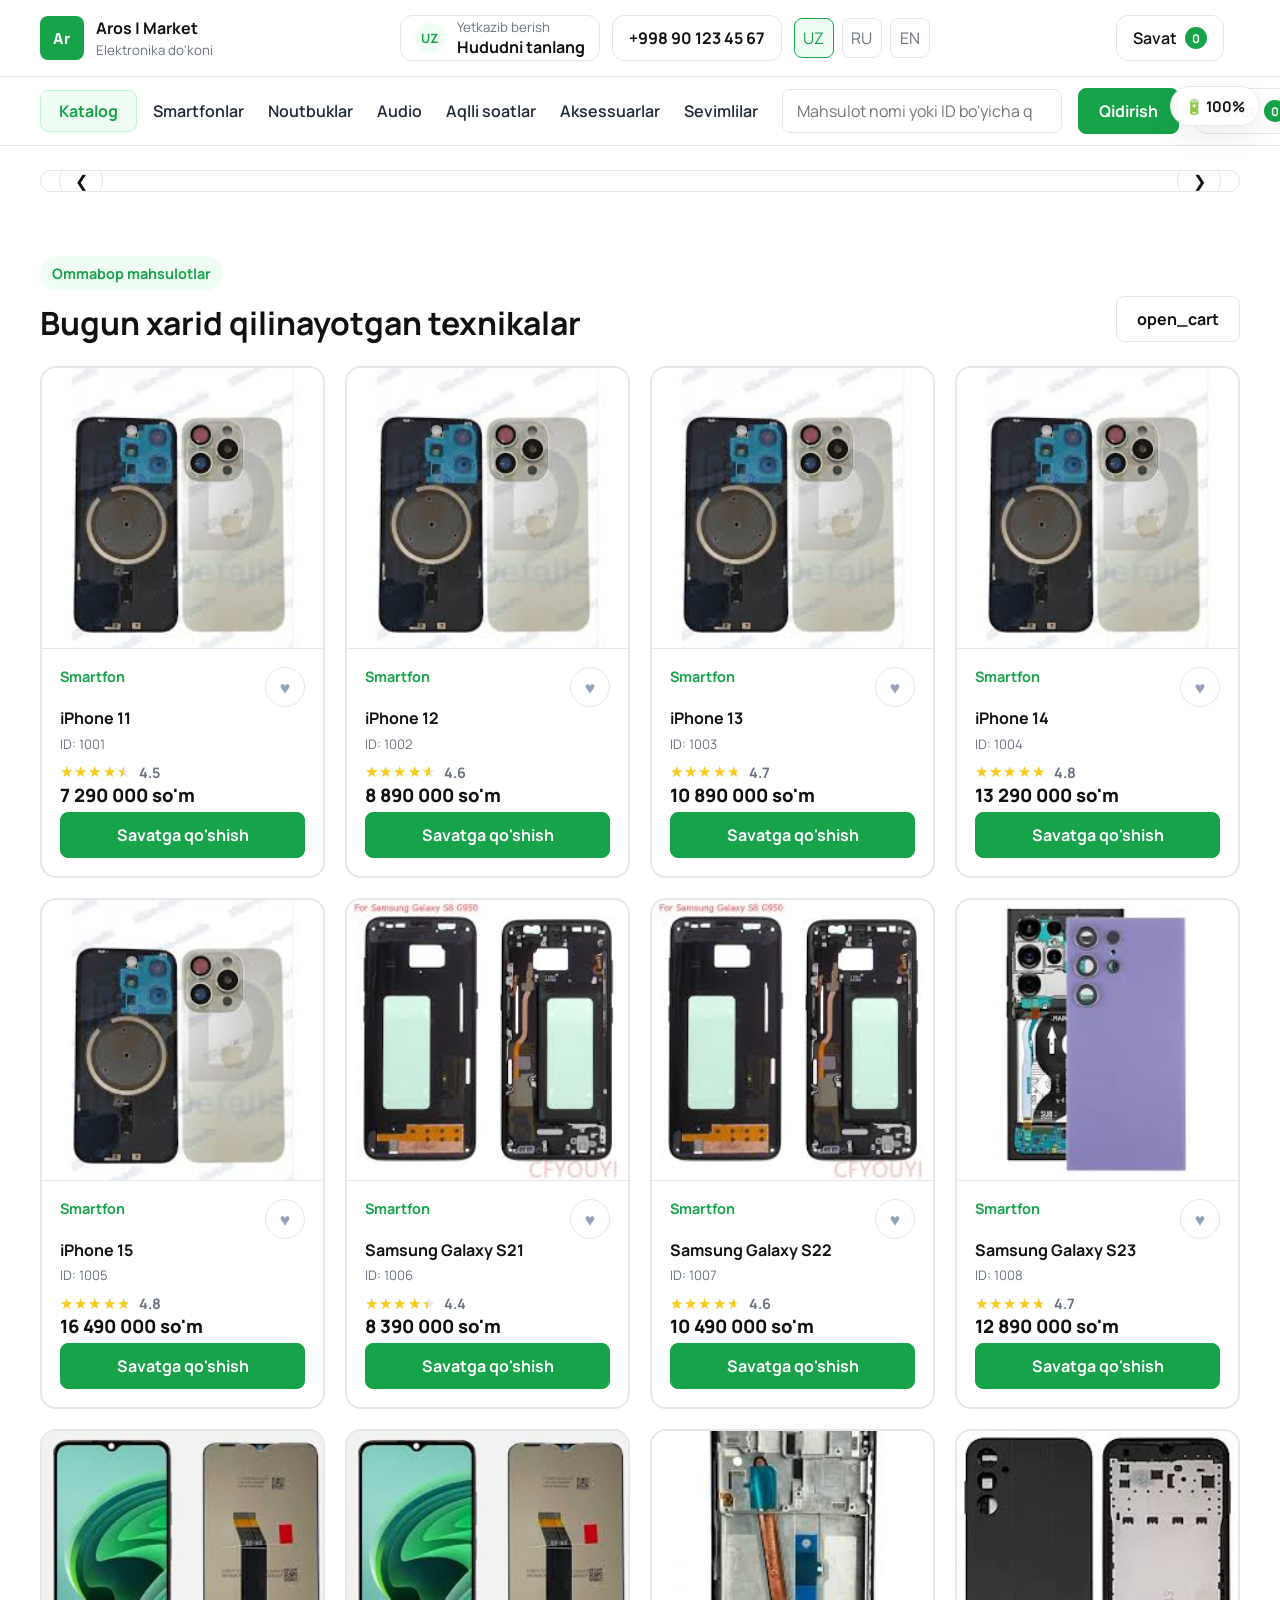
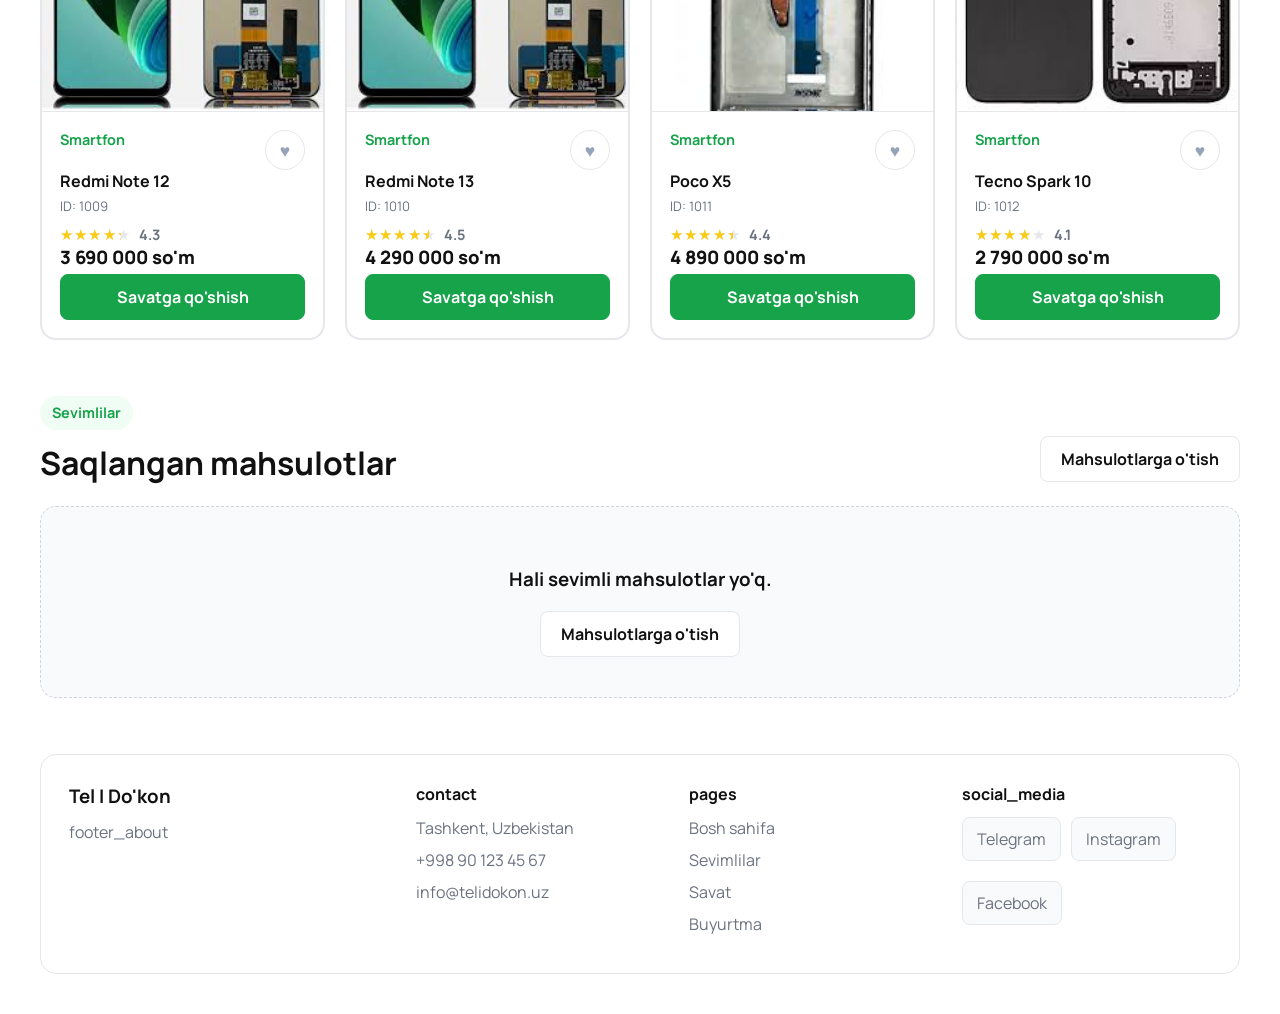
==== index.html @ ab0a0a8e "Telefon | Market" ====
<!DOCTYPE html>
<html lang="uz">
<head>
  <meta charset="UTF-8">
  <meta name="viewport" content="width=device-width, initial-scale=1.0">
  <title>Aros Market | Online Store</title>
  <link rel="preconnect" href="https://fonts.googleapis.com">
  <link rel="preconnect" href="https://fonts.gstatic.com" crossorigin>
  <link href="https://fonts.googleapis.com/css2?family=Manrope:wght@400;500;600;700;800&display=swap" rel="stylesheet">
  <link rel="stylesheet" href="css/style.css">
</head>
<body data-page="home">
  <div class="site-shell">
    <header class="top-header">
      <div class="container header-inner">
        <a class="brand" href="index.html">
          <span class="brand-mark">Ar</span>
          <span class="brand-text">
            <strong>Aros | Market</strong>
            <small data-i18n="brand_tagline">Elektronika do'koni</small>
          </span>
        </a>

        <div class="header-tools">
          <button class="location-trigger" id="openLocationModal" type="button">
            <span class="icon-circle">UZ</span>
            <span class="location-text">
              <small data-i18n="delivery_label">Yetkazib berish</small>
              <strong id="selectedLocationLabel" data-i18n="select_region">Hududni tanlang</strong>
            </span>
          </button>

          <a class="header-phone" href="tel:+998901234567">+998 90 123 45 67</a>

          <div class="language-switcher" aria-label="Language selector">
            <button class="lang-btn active" type="button" data-lang="uz">UZ</button>
            <button class="lang-btn" type="button" data-lang="ru">RU</button>
            <button class="lang-btn" type="button" data-lang="en">EN</button>
          </div>
        </div>

        <div class="header-actions">
          <a class="icon-btn cart-link" href="cart.html" aria-label="View cart">
            <span data-i18n="cart">Cart</span>
            <span class="cart-count" id="cartCount">0</span>
          </a>
        </div>

        <button class="menu-toggle" id="menuToggle" type="button" aria-label="Open menu" aria-expanded="false" aria-controls="mobileMenu">
          <span></span>
          <span></span>
          <span></span>
        </button>
      </div>

      <div class="container mobile-menu" id="mobileMenu">
        <div class="mobile-menu-panel">
          <a href="#products" data-i18n="nav_phones">Smartfonlar</a>
          <a href="#products" data-i18n="nav_laptops">Noutbuklar</a>
          <a href="#products" data-i18n="nav_audio">Audio</a>
          <a href="#products" data-i18n="nav_accessories">Aksessuarlar</a>
          <a href="#favorites" data-i18n="favorites">Sevimlilar</a>
          <a href="cart.html" data-i18n="cart">Savat</a>
          <a href="checkout.html" data-i18n="order">Buyurtma</a>
          <a href="tel:+998901234567">+998 90 123 45 67</a>
        </div>
      </div>
    </header>

    <nav class="main-nav">
      <div class="container nav-inner">
        <div class="nav-primary">
          <button class="categories-button" type="button" data-i18n="catalog">Katalog</button>
          <ul class="nav-links">
            <li><a href="#products">Smartfonlar</a></li>
            <li><a href="#products">Noutbuklar</a></li>
            <li><a href="#products">Audio</a></li>
            <li><a href="#products">Aqlli soatlar</a></li>
            <li><a href="#products">Aksessuarlar</a></li>
            <li><a href="#favorites" data-i18n="favorites">Sevimlilar</a></li>
          </ul>
        </div>

        <div class="nav-secondary">
          <label class="search-box">
            <input id="searchInput" type="search" placeholder="Mahsulot qidirish" data-i18n-placeholder="search_placeholder">
          </label>
          <button class="primary-btn search-btn" id="searchButton" type="button" data-i18n="search">Qidirish</button>
          <a class="nav-cart-link" href="cart.html" aria-label="View cart">
            <span data-i18n="cart">Savat</span>
            <span class="cart-count" id="cartCount">0</span>
          </a>
        </div>
      </div>
    </nav>

    <main>
      <section class="hero-section">
        <div class="container">
          <div class="hero-slider" id="heroSlider">
            <div class="hero-slides" id="heroSlides"></div>
            <button class="slider-arrow slider-arrow-prev" id="heroPrev" type="button" aria-label="Previous slide">&#10094;</button>
            <button class="slider-arrow slider-arrow-next" id="heroNext" type="button" aria-label="Next slide">&#10095;</button>
            <div class="slider-dots" id="heroDots"></div>
          </div>
        </div>
      </section>

      <section class="products-section" id="products">
        <div class="container">
          <div class="section-heading">
            <div>
              <span class="section-kicker" data-i18n="popular_products">Ommabop mahsulotlar</span>
              <h2 data-i18n="products_title">Bugun xarid qilinayotgan texnikalar</h2>
            </div>
            <a class="secondary-link" href="cart.html" data-i18n="open_cart">Savatni ochish</a>
          </div>

          <div class="products-grid" id="productsGrid"></div>
        </div>
      </section>

      <section class="products-section favorites-section" id="favorites">
        <div class="container">
          <div class="section-heading">
            <div>
              <span class="section-kicker" data-i18n="favorites">Sevimlilar</span>
              <h2 data-i18n="favorites_title">Saqlangan mahsulotlar</h2>
            </div>
            <a class="secondary-link" href="#products" data-i18n="browse_products">Mahsulotlarga o'tish</a>
          </div>

          <div class="products-grid" id="favoritesGrid"></div>
        </div>
      </section>
    </main>

    <footer class="site-footer">
      <div class="container footer-grid">
        <div>
          <h3>Tel I Do'kon</h3>
          <p data-i18n="footer_about">Mahalliy elektronika do'koni. Qulay tanlov, sodda buyurtma va ishonchli xizmat.</p>
        </div>
        <div>
          <h4 data-i18n="contact">Aloqa</h4>
          <p>Tashkent, Uzbekistan</p>
          <p><a href="tel:+998901234567">+998 90 123 45 67</a></p>
          <p><a href="mailto:info@telidokon.uz">info@telidokon.uz</a></p>
        </div>
        <div>
          <h4 data-i18n="pages">Sahifalar</h4>
          <a href="index.html" data-i18n="home">Bosh sahifa</a>
          <a href="#favorites" data-i18n="favorites">Sevimlilar</a>
          <a href="cart.html" data-i18n="cart">Savat</a>
          <a href="checkout.html" data-i18n="order">Buyurtma</a>
        </div>
        <div>
          <h4 data-i18n="social_media">Ijtimoiy tarmoqlar</h4>
          <div class="social-links">
            <a href="#" aria-label="Telegram">Telegram</a>
            <a href="#" aria-label="Instagram">Instagram</a>
            <a href="#" aria-label="Facebook">Facebook</a>
          </div>
        </div>
      </div>
    </footer>
  </div>

  <div class="modal-backdrop" id="locationModal">
    <div class="modal-card" role="dialog" aria-modal="true" aria-labelledby="locationModalTitle">
      <button class="modal-close" id="closeLocationModal" type="button" aria-label="Close modal">X</button>
      <h3 id="locationModalTitle" data-i18n="location_modal_title">Yetkazib berish hududini tanlang</h3>
      <p data-i18n="location_modal_text">Hudud va tuman tanlansa, buyurtmani rasmiylashtirish qulayroq bo'ladi.</p>

      <div class="modal-fields">
        <label class="modal-field">
          <span data-i18n="region">Viloyat</span>
          <input type="text" id="regionSearch" placeholder="Viloyat qidirish" data-i18n-placeholder="region_search">
          <select id="regionSelect"></select>
        </label>

        <label class="modal-field">
          <span data-i18n="city_district">Shahar / Tuman</span>
          <input type="text" id="citySearch" placeholder="Shahar yoki tuman qidirish" data-i18n-placeholder="city_search">
          <select id="citySelect"></select>
        </label>
      </div>

      <button class="primary-btn full-width" id="saveLocationBtn" type="button" data-i18n="save">Saqlash</button>
    </div>
  </div>

  <script src="js/script.js"></script>
</body>
</html>
---- css/style.css ----
:root {
  --bg: #ffffff;
  --surface: #ffffff;
  --surface-muted: #f8fafc;
  --surface-soft: #f0fdf4;
  --text: #111111;
  --muted: #6b7280;
  --line: #e5e7eb;
  --line-strong: #d1d5db;
  --primary: #16a34a;
  --primary-dark: #15803d;
  --primary-soft: #dcfce7;
  --danger: #dc2626;
  --container: 1200px;
  --radius-lg: 16px;
  --radius-md: 12px;
  --radius-sm: 8px;
}

* {
  box-sizing: border-box;
}

html {
  scroll-behavior: smooth;
}

body {
  margin: 0;
  font-family: "Manrope", sans-serif;
  color: var(--text);
  background: var(--bg);
}

a {
  color: inherit;
  text-decoration: none;
}

button,
input,
select,
textarea {
  font: inherit;
}

button {
  cursor: pointer;
}

img {
  max-width: 100%;
  display: block;
}

.container {
  width: min(var(--container), calc(100% - 32px));
  margin: 0 auto;
}

.site-shell {
  min-height: 100vh;
}

.top-header {
  position: sticky;
  top: 0;
  z-index: 40;
  background: rgba(255, 255, 255, 0.98);
  border-bottom: 1px solid var(--line);
}

.header-inner {
  display: grid;
  grid-template-columns: auto 1fr auto auto;
  gap: 16px;
  align-items: center;
  min-height: 76px;
}

.compact-header .header-inner {
  grid-template-columns: auto 1fr auto;
}

.brand {
  display: inline-flex;
  align-items: center;
  gap: 12px;
  min-width: 0;
}

.brand-mark {
  width: 44px;
  height: 44px;
  display: grid;
  place-items: center;
  border-radius: var(--radius-sm);
  background: var(--primary);
  color: #fff;
  font-size: 0.95rem;
  font-weight: 800;
  letter-spacing: 0.04em;
}

.brand-text {
  display: flex;
  flex-direction: column;
  gap: 2px;
}

.brand-text strong {
  font-size: 1rem;
}

.brand-text small,
.location-text small,
.section-kicker,
.form-note,
.form-status,
.cart-item-meta p,
.hero-copy p,
.hero-stat span,
.footer-grid p,
.footer-grid a {
  color: var(--muted);
}

.header-tools,
.header-actions,
.language-switcher,
.social-links,
.cart-item-actions,
.quantity-box,
.hero-actions,
.nav-primary,
.nav-secondary {
  display: flex;
  align-items: center;
}

.header-tools {
  justify-content: center;
  gap: 12px;
  min-width: 0;
}

.header-actions {
  gap: 10px;
}

.location-trigger,
.header-phone,
.lang-btn,
.icon-btn,
.categories-button,
.primary-btn,
.secondary-link,
.quantity-btn,
.remove-btn,
.search-box input,
.nav-cart-link {
  border: 1px solid var(--line);
  background: #fff;
}

.location-trigger,
.header-phone,
.icon-btn,
.nav-cart-link {
  height: 46px;
}

.location-trigger {
  display: inline-flex;
  align-items: center;
  gap: 12px;
  padding: 0 14px;
  border-radius: var(--radius-md);
  color: var(--text);
}

.icon-circle {
  width: 30px;
  height: 30px;
  display: grid;
  place-items: center;
  border-radius: 999px;
  background: var(--surface-soft);
  color: var(--primary);
  font-size: 0.8rem;
  font-weight: 700;
}

.location-text {
  display: flex;
  flex-direction: column;
  align-items: flex-start;
  text-align: left;
}

.header-phone {
  display: inline-flex;
  align-items: center;
  padding: 0 16px;
  border-radius: var(--radius-md);
  font-weight: 700;
  white-space: nowrap;
}

.language-switcher {
  gap: 8px;
}

.lang-btn,
.quantity-btn {
  min-width: 40px;
  height: 40px;
  border-radius: var(--radius-sm);
  color: var(--muted);
}

.lang-btn.active {
  border-color: var(--primary);
  color: var(--primary);
  background: var(--surface-soft);
}

.icon-btn,
.nav-cart-link {
  position: relative;
  display: inline-flex;
  align-items: center;
  justify-content: center;
  gap: 8px;
  padding: 0 16px;
  border-radius: var(--radius-md);
  color: var(--text);
  font-weight: 600;
}

.cart-count {
  min-width: 22px;
  height: 22px;
  display: grid;
  place-items: center;
  padding: 0 6px;
  border-radius: 999px;
  background: var(--primary);
  color: #fff;
  font-size: 12px;
  font-weight: 700;
}

.menu-toggle {
  display: none;
  width: 44px;
  height: 44px;
  padding: 0;
  border: 1px solid var(--line);
  border-radius: var(--radius-sm);
  background: #fff;
  flex-direction: column;
  justify-content: center;
  gap: 5px;
}

.menu-toggle span {
  width: 18px;
  height: 2px;
  margin: 0 auto;
  background: var(--text);
}

.mobile-menu {
  display: none;
  padding-bottom: 12px;
}

.mobile-menu.open {
  display: block;
}

.mobile-menu-panel {
  display: grid;
  gap: 8px;
  padding: 16px;
  border: 1px solid var(--line);
  border-radius: var(--radius-md);
  background: #fff;
}

.mobile-menu-panel a {
  padding: 12px 0;
  border-bottom: 1px solid var(--surface-soft);
  font-weight: 600;
}

.mobile-menu-panel a:last-child {
  border-bottom: 0;
}

.main-nav {
  border-bottom: 1px solid var(--line);
  background: #fff;
}

.nav-inner {
  display: flex;
  align-items: center;
  justify-content: space-between;
  gap: 24px;
  min-height: 68px;
}

.nav-primary,
.nav-secondary {
  gap: 16px;
}

.categories-button {
  height: 42px;
  padding: 0 18px;
  border-radius: var(--radius-sm);
  color: var(--primary);
  font-weight: 700;
  background: var(--surface-soft);
  border-color: #bbf7d0;
}

.nav-links {
  display: flex;
  align-items: center;
  gap: 24px;
  list-style: none;
  margin: 0;
  padding: 0;
  white-space: nowrap;
}

.nav-links a {
  font-weight: 600;
  color: #1f2937;
}

.search-box {
  display: block;
}

.search-box input {
  width: 280px;
  height: 44px;
  padding: 0 14px;
  border-radius: var(--radius-sm);
  outline: 0;
}

.hero-section,
.page-section {
  padding: 24px 0 48px;
}

.hero-slider {
  position: relative;
  overflow: hidden;
  border: 1px solid var(--line);
  border-radius: var(--radius-lg);
  background: #fff;
}

.hero-slides {
  display: flex;
  transition: transform 0.45s ease;
}

.hero-slide {
  width: 100%;
  flex: 0 0 100%;
  display: grid;
  grid-template-columns: minmax(0, 1.2fr) minmax(280px, 360px);
  gap: 24px;
  align-items: center;
  padding: 32px;
  border: 1px solid var(--line);
  border-radius: var(--radius-lg);
  background: linear-gradient(135deg, #ffffff 0%, #f0fdf4 100%);
}

.hero-badge,
.section-kicker {
  display: inline-flex;
  align-items: center;
  min-height: 34px;
  padding: 0 12px;
  border-radius: 999px;
  background: var(--surface-soft);
  color: var(--primary);
  font-size: 0.9rem;
  font-weight: 700;
}

.hero-copy h1,
.section-heading h1,
.section-heading h2 {
  margin: 14px 0 0;
  line-height: 1.2;
}

.hero-copy h1 {
  font-size: clamp(2rem, 3vw, 2.9rem);
  max-width: 760px;
}

.hero-copy p {
  max-width: 680px;
  font-size: 1rem;
  line-height: 1.7;
  margin: 18px 0 0;
}

.hero-actions {
  gap: 12px;
  margin-top: 24px;
}

.hero-panel {
  display: grid;
  gap: 14px;
}

.hero-visual {
  position: relative;
  min-height: 320px;
  border-radius: var(--radius-lg);
  overflow: hidden;
  background: #ecfdf5;
}

.hero-visual img {
  width: 100%;
  height: 100%;
  object-fit: cover;
}

.slider-arrow {
  position: absolute;
  top: 50%;
  transform: translateY(-50%);
  z-index: 2;
  width: 44px;
  height: 44px;
  border: 1px solid var(--line);
  border-radius: 999px;
  background: rgba(255, 255, 255, 0.95);
  color: var(--text);
}

.slider-arrow-prev {
  left: 18px;
}

.slider-arrow-next {
  right: 18px;
}

.slider-dots {
  display: flex;
  justify-content: center;
  gap: 8px;
  padding: 0 0 20px;
}

.slider-dot {
  width: 10px;
  height: 10px;
  padding: 0;
  border: 0;
  border-radius: 999px;
  background: #cbd5e1;
}

.slider-dot.active {
  width: 28px;
  background: var(--primary);
}

.hero-stat {
  display: grid;
  gap: 4px;
  align-content: center;
  min-height: 118px;
  padding: 20px;
  border: 1px solid var(--line);
  border-radius: var(--radius-md);
  background: var(--surface-muted);
}

.hero-stat strong {
  color: var(--primary);
  font-size: 1.4rem;
}

.products-section {
  padding: 16px 0 56px;
}

.section-heading {
  display: flex;
  align-items: flex-end;
  justify-content: space-between;
  gap: 16px;
  margin-bottom: 24px;
}

.section-heading h1,
.section-heading h2 {
  font-size: clamp(1.75rem, 2.5vw, 2.4rem);
}

.primary-btn,
.secondary-link,
.remove-btn {
  display: inline-flex;
  align-items: center;
  justify-content: center;
  min-height: 46px;
  padding: 0 20px;
  border-radius: var(--radius-sm);
  font-weight: 700;
}

.primary-btn {
  border: 1px solid var(--primary);
  background: var(--primary);
  color: #fff;
}

.primary-btn:hover {
  background: var(--primary-dark);
  border-color: var(--primary-dark);
}

.secondary-link,
.remove-btn {
  color: var(--text);
}

.products-grid {
  display: grid;
  grid-template-columns: repeat(4, minmax(0, 1fr));
  gap: 20px;
}

.product-card,
.summary-card,
.cart-item,
.checkout-form-card,
.modal-card {
  border: 2px solid var(--line);
  border-radius: var(--radius-lg);
  background: #fff;
}

.product-card {
  overflow: hidden;
  position: relative;
}

.product-image {
  aspect-ratio: 1 / 1;
  background: var(--surface-muted);
  border-bottom: 1px solid var(--line);
}

.product-image img {
  width: 100%;
  height: 100%;
  object-fit: cover;
}

.product-body {
  padding: 18px;
}

.product-meta-top,
.product-actions,
.product-counter,
.counter-controls,
.counter-box {
  display: flex;
  align-items: center;
}

.product-meta-top,
.product-actions {
  justify-content: space-between;
  gap: 12px;
}

.product-meta-top {
  margin-bottom: 10px;
}

.product-category {
  color: var(--primary);
  font-size: 0.9rem;
  font-weight: 700;
}

.product-id {
  display: block;
  color: var(--muted);
  font-size: 0.82rem;
  margin-bottom: 10px;
}

.product-title {
  margin: 0 0 4px;
  font-size: 1rem;
  line-height: 1.45;
}

.product-price {
  margin: 0 0 4px;
  font-size: 1.15rem;
  font-weight: 800;
}

.product-price-usd {
  display: inline-flex;
  align-items: center;
  justify-content: center;
  min-height: 32px;
  padding: 0 12px;
  border-radius: 999px;
  background: var(--surface-soft);
  color: var(--primary);
  font-size: 0.92rem;
  font-weight: 800;
}

.product-actions {
  margin-top: 16px;
  align-items: stretch;
}

.product-counter {
  flex-wrap: wrap;
  gap: 10px;
}

.counter-controls {
  /* gap: 4px; */
  padding: 3px;
  border: 1px solid var(--line);
  border-radius: var(--radius-sm);
  background: #fff;
}

.counter-box {
  justify-content: center;
  min-width: 30px;
  height: 30px;
  border-radius: var(--radius-sm);
  background: var(--surface-muted);
  font-weight: 800;
  font-size: 14px;
}

.counter-link {
  display: inline-flex;
  align-items: center;
  justify-content: center;
  min-height: 40px;
  padding: 0 10px;
  border: 1px solid var(--line);
  border-radius: var(--radius-sm);
  color: var(--primary);
  font-weight: 700;
  font-size: 14px;
  background: #fff;
}

.product-stock-badge {
  position: absolute;
  top: 14px;
  left: 14px;
  z-index: 2;
  display: inline-flex;
  align-items: center;
  min-height: 30px;
  padding: 0 12px;
  border-radius: 999px;
  background: var(--danger);
  color: #fff;
  font-size: 0.8rem;
  font-weight: 700;
  text-transform: uppercase;
}

.product-card.out-of-stock {
  opacity: 0.92;
}

.product-card.out-of-stock .product-image::after {
  content: "";
  position: absolute;
  inset: 0;
  background: rgba(255, 255, 255, 0.3);
}

.product-image {
  position: relative;
}

.stock-disabled {
  background: #f3f4f6;
  border-color: #d1d5db;
  color: #6b7280;
  cursor: not-allowed;
}

.cart-layout,
.checkout-layout {
  display: grid;
  grid-template-columns: minmax(0, 1.5fr) minmax(280px, 0.85fr);
  gap: 24px;
}

.cart-items-panel {
  display: grid;
  gap: 16px;
}

.cart-item,
.summary-card,
.checkout-form-card {
  padding: 22px;
}

.cart-item {
  display: grid;
  grid-template-columns: 120px minmax(0, 1fr) auto;
  gap: 18px;
  align-items: center;
}

.cart-item-image {
  width: 120px;
  aspect-ratio: 1 / 1;
  object-fit: cover;
  border-radius: var(--radius-md);
  background: var(--surface-muted);
}

.cart-item-meta h3 {
  margin: 0 0 8px;
  font-size: 1.05rem;
}

.cart-item-actions {
  justify-content: space-between;
  gap: 14px;
  margin-top: 18px;
}

.quantity-box {
  gap: 10px;
}

.summary-card {
  align-self: start;
  position: sticky;
  top: 100px;
}

.summary-list,
.summary-total {
  display: flex;
  justify-content: space-between;
  gap: 12px;
}

.summary-list {
  padding: 12px 0;
  border-bottom: 1px solid var(--surface-soft);
}

.summary-total {
  margin: 18px 0 22px;
  padding-top: 18px;
  font-size: 1.1rem;
  font-weight: 800;
}

.checkout-form {
  display: grid;
  gap: 16px;
}

.checkout-form label,
.modal-field {
  display: grid;
  gap: 10px;
}

.checkout-form input,
.checkout-form textarea,
.modal-field input,
.modal-field select {
  width: 100%;
  padding: 14px 16px;
  border: 1px solid var(--line);
  border-radius: var(--radius-sm);
  outline: 0;
  background: #fff;
}

.full-width {
  width: 100%;
}

.form-status {
  min-height: 24px;
  margin: 0;
  font-weight: 600;
}

.site-footer {
  padding: 0 0 40px;
}

.footer-grid {
  display: grid;
  grid-template-columns: 1.3fr 1fr 1fr 1fr;
  gap: 24px;
  padding: 28px;
  border: 1px solid var(--line);
  border-radius: var(--radius-lg);
  background: #fff;
}

.footer-grid h3,
.footer-grid h4 {
  margin-top: 0;
  margin-bottom: 12px;
}

.footer-grid p,
.footer-grid a {
  display: block;
  margin: 0 0 10px;
}

.social-links {
  gap: 10px;
  flex-wrap: wrap;
}

.social-links a {
  padding: 10px 14px;
  border: 1px solid var(--line);
  border-radius: var(--radius-sm);
  background: var(--surface-muted);
}

.secondary-link {
  background: #fff;
}

.secondary-link:hover,
.icon-btn:hover,
.nav-cart-link:hover,
.header-phone:hover,
.location-trigger:hover,
.lang-btn:hover,
.menu-toggle:hover,
.quantity-btn:hover,
.remove-btn:hover,
.counter-link:hover {
  border-color: #bbf7d0;
}

.search-box input:focus,
.checkout-form input:focus,
.checkout-form textarea:focus,
.modal-field input:focus,
.modal-field select:focus {
  border-color: var(--primary);
  box-shadow: 0 0 0 4px rgba(22, 163, 74, 0.12);
}

.modal-backdrop {
  position: fixed;
  inset: 0;
  display: none;
  align-items: center;
  justify-content: center;
  padding: 20px;
  background: rgba(15, 23, 42, 0.4);
  z-index: 60;
}

.modal-backdrop.open {
  display: flex;
}

.modal-card {
  position: relative;
  width: min(560px, 100%);
  padding: 28px;
}

.modal-close {
  position: absolute;
  top: 16px;
  right: 16px;
  width: 38px;
  height: 38px;
  border: 1px solid var(--line);
  border-radius: var(--radius-sm);
  background: #fff;
}

.modal-fields {
  display: grid;
  gap: 16px;
  margin: 20px 0 24px;
}

.empty-state {
  grid-column: 1 / -1;
  padding: 40px 20px;
  text-align: center;
  border: 1px dashed var(--line-strong);
  border-radius: var(--radius-lg);
  background: var(--surface-muted);
}

.product-header {
  display: flex;
  align-items: flex-start;
  justify-content: space-between;
  gap: 12px;
}

.favorite-btn {
  width: 40px;
  height: 40px;
  flex: 0 0 40px;
  display: inline-flex;
  align-items: center;
  justify-content: center;
  border: 1px solid var(--line);
  border-radius: 999px;
  background: #fff;
  color: #94a3b8;
  font-size: 1.1rem;
  transition: transform 0.2s ease, color 0.2s ease, border-color 0.2s ease, background 0.2s ease;
}

.favorite-btn:hover {
  transform: translateY(-1px);
  border-color: #fecaca;
}

.favorite-btn.active {
  color: #dc2626;
  border-color: #fecaca;
  background: #fef2f2;
}

.product-rating {
  display: flex;
  align-items: center;
  gap: 8px;
  margin: 10px 0 0;
}

.rating-stars {
  position: relative;
  display: inline-block;
  font-size: 0.95rem;
  line-height: 1;
  letter-spacing: 0.08em;
  color: #e5e7eb;
}

.rating-stars::before,
.rating-stars::after {
  content: "★★★★★";
}

.rating-stars::after {
  position: absolute;
  inset: 0 auto 0 0;
  width: var(--rating-width, 0%);
  overflow: hidden;
  color: #facc15;
}

.rating-value {
  color: var(--muted);
  font-size: 0.9rem;
  font-weight: 700;
}

.favorites-section {
  padding-top: 0;
}

.status-stack {
  position: fixed;
  top: 14px;
  left: 50%;
  z-index: 120;
  width: min(92vw, 480px);
  display: grid;
  gap: 10px;
  transform: translateX(-50%);
  pointer-events: none;
}

.status-toast {
  display: grid;
  grid-template-columns: auto minmax(0, 1fr) auto auto;
  align-items: center;
  gap: 12px;
  padding: 12px 14px;
  border: 1px solid rgba(255, 255, 255, 0.4);
  border-radius: 18px;
  background: rgba(17, 24, 39, 0.94);
  color: #fff;
  box-shadow: 0 18px 45px rgba(15, 23, 42, 0.18);
  transform: translateY(-18px);
  opacity: 0;
  pointer-events: auto;
  transition: transform 0.28s ease, opacity 0.28s ease;
}

.status-toast.show {
  transform: translateY(0);
  opacity: 1;
}

.status-toast.hide {
  transform: translateY(-16px);
  opacity: 0;
}

.status-toast.success {
  background: rgba(22, 163, 74, 0.96);
}

.status-toast.error {
  background: rgba(220, 38, 38, 0.95);
}

.status-toast.info {
  background: rgba(30, 41, 59, 0.94);
}

.status-toast-thumb {
  width: 52px;
  height: 52px;
  border-radius: 14px;
  object-fit: cover;
  background: rgba(255, 255, 255, 0.18);
}

.status-toast-copy strong,
.status-toast-copy p {
  display: block;
}

.status-toast-copy strong {
  font-size: 0.96rem;
}

.status-toast-copy p {
  margin: 2px 0 0;
  font-size: 0.82rem;
  color: rgba(255, 255, 255, 0.88);
}

.status-toast-action,
.status-toast-close {
  display: inline-flex;
  align-items: center;
  justify-content: center;
  border: 0;
  border-radius: 999px;
  background: rgba(255, 255, 255, 0.16);
  color: #fff;
  font-weight: 700;
}

.status-toast-action {
  min-height: 38px;
  padding: 0 14px;
}

.status-toast-close {
  width: 34px;
  height: 34px;
  padding: 0;
  font-size: 0.95rem;
}

.battery-indicator {
  position: fixed;
  top: 86px;
  right: 20px;
  z-index: 55;
  display: inline-flex;
  align-items: center;
  gap: 8px;
  min-height: 40px;
  padding: 0 14px;
  border: 1px solid var(--line);
  border-radius: 999px;
  background: rgba(255, 255, 255, 0.96);
  box-shadow: 0 10px 30px rgba(15, 23, 42, 0.08);
  font-size: 0.92rem;
  font-weight: 700;
}

.mobile-bottom-nav {
  display: none;
}

.mobile-bottom-nav a {
  color: var(--muted);
}

.mobile-bottom-nav .active {
  color: var(--primary);
}

.mobile-bottom-nav-icon {
  font-size: 1.15rem;
  line-height: 1;
}

.mobile-bottom-nav-label {
  font-size: 0.72rem;
  font-weight: 700;
}

@media (max-width: 1200px) {
  .search-box input {
    width: 220px;
  }
}

@media (max-width: 992px) {
  .header-inner {
    grid-template-columns: auto 1fr auto;
  }

  .compact-header .header-inner {
    grid-template-columns: auto 1fr auto;
  }

  .header-tools {
    justify-content: flex-start;
    flex-wrap: wrap;
  }

  .nav-inner,
  .hero-slide,
  .cart-layout,
  .checkout-layout,
  .footer-grid {
    grid-template-columns: 1fr;
  }

  .nav-inner {
    display: grid;
    gap: 16px;
    padding: 16px 0;
  }

  .nav-primary,
  .nav-secondary {
    justify-content: space-between;
    flex-wrap: wrap;
  }

  .products-grid {
    grid-template-columns: repeat(2, minmax(0, 1fr));
  }

  .hero-visual {
    min-height: 260px;
  }

  .summary-card {
    position: static;
  }
}

@media (max-width: 768px) {
  body {
    padding-bottom: 86px;
  }

  .container {
    width: min(var(--container), calc(100% - 24px));
  }

  .top-header {
    box-shadow: none;
  }

  .header-inner {
    grid-template-columns: 1fr auto;
    min-height: 68px;
    padding: 12px 0;
  }

  .compact-header .header-inner {
    grid-template-columns: 1fr auto;
  }

  .header-tools,
  .main-nav {
    display: none;
  }

  .menu-toggle {
    display: inline-flex;
  }

  .header-actions .icon-btn:first-child {
    display: none;
  }

  .hero-slide,
  .cart-item,
  .footer-grid {
    padding: 18px;
  }

  .hero-slide {
    gap: 18px;
  }

  .slider-arrow {
    width: 40px;
    height: 40px;
  }

  .section-heading {
    flex-direction: column;
    align-items: flex-start;
  }

  .cart-item {
    grid-template-columns: 1fr;
  }

  .cart-item-image {
    width: 100%;
    max-width: 240px;
  }

  .cart-item-actions {
    flex-direction: column;
    align-items: stretch;
  }

  .quantity-box {
    justify-content: flex-start;
  }

  .status-stack {
    top: 10px;
    width: min(94vw, 460px);
  }

  .status-toast {
    grid-template-columns: auto minmax(0, 1fr) auto;
    gap: 10px;
  }

  .status-toast-action {
    grid-column: 2 / 3;
    justify-self: start;
    margin-top: 2px;
  }

  .battery-indicator {
    top: auto;
    right: 14px;
    bottom: 96px;
  }

  .mobile-bottom-nav {
    position: fixed;
    right: 0;
    bottom: 0;
    left: 0;
    z-index: 70;
    display: grid;
    grid-template-columns: repeat(5, minmax(0, 1fr));
    gap: 8px;
    padding: 10px 10px calc(10px + env(safe-area-inset-bottom, 0px));
    border-top: 1px solid var(--line);
    background: rgba(255, 255, 255, 0.96);
    box-shadow: 0 -12px 24px rgba(15, 23, 42, 0.08);
    backdrop-filter: blur(14px);
  }

  .mobile-bottom-nav a {
    min-height: 56px;
    display: grid;
    justify-items: center;
    align-content: center;
    gap: 6px;
    padding: 8px 4px;
    border-radius: 16px;
    transition: background 0.25s ease, color 0.25s ease, transform 0.25s ease;
  }

  .mobile-bottom-nav a:active,
  .mobile-bottom-nav a.active {
    background: var(--surface-soft);
    transform: translateY(-1px);
  }
}

@media (max-width: 480px) {
  body {
    overflow-x: hidden;
  }

  .container {
    width: min(var(--container), calc(100% - 20px));
  }

  .brand-text small {
    font-size: 0.72rem;
  }

  .hero-copy h1 {
    font-size: 1.65rem;
  }

  .products-grid {
    grid-template-columns: 1fr;
  }

  .primary-btn,
  .secondary-link,
  .remove-btn,
  .icon-btn,
  .nav-cart-link {
    width: 100%;
  }

  .header-actions {
    display: none;
  }

  .product-body,
  .summary-card,
  .checkout-form-card,
  .modal-card {
    padding: 16px;
  }

  .hero-actions,
  .quantity-box {
    flex-direction: column;
    align-items: stretch;
  }

  .product-actions,
  .product-counter {
    flex-direction: column;
    align-items: stretch;
  }

  .counter-controls {
    justify-content: space-between;
  }

  .hero-actions .primary-btn,
  .hero-actions .secondary-link,
  .checkout-form .primary-btn,
  .mobile-menu-panel a,
  .counter-link {
    width: 100%;
  }

  .modal-backdrop {
    padding: 12px;
  }

  .product-header {
    align-items: center;
  }

  .status-toast {
    grid-template-columns: auto minmax(0, 1fr) auto;
    padding: 12px;
  }

  .status-toast-thumb {
    width: 46px;
    height: 46px;
  }

  .status-toast-action {
    min-height: 34px;
    padding: 0 12px;
  }
}
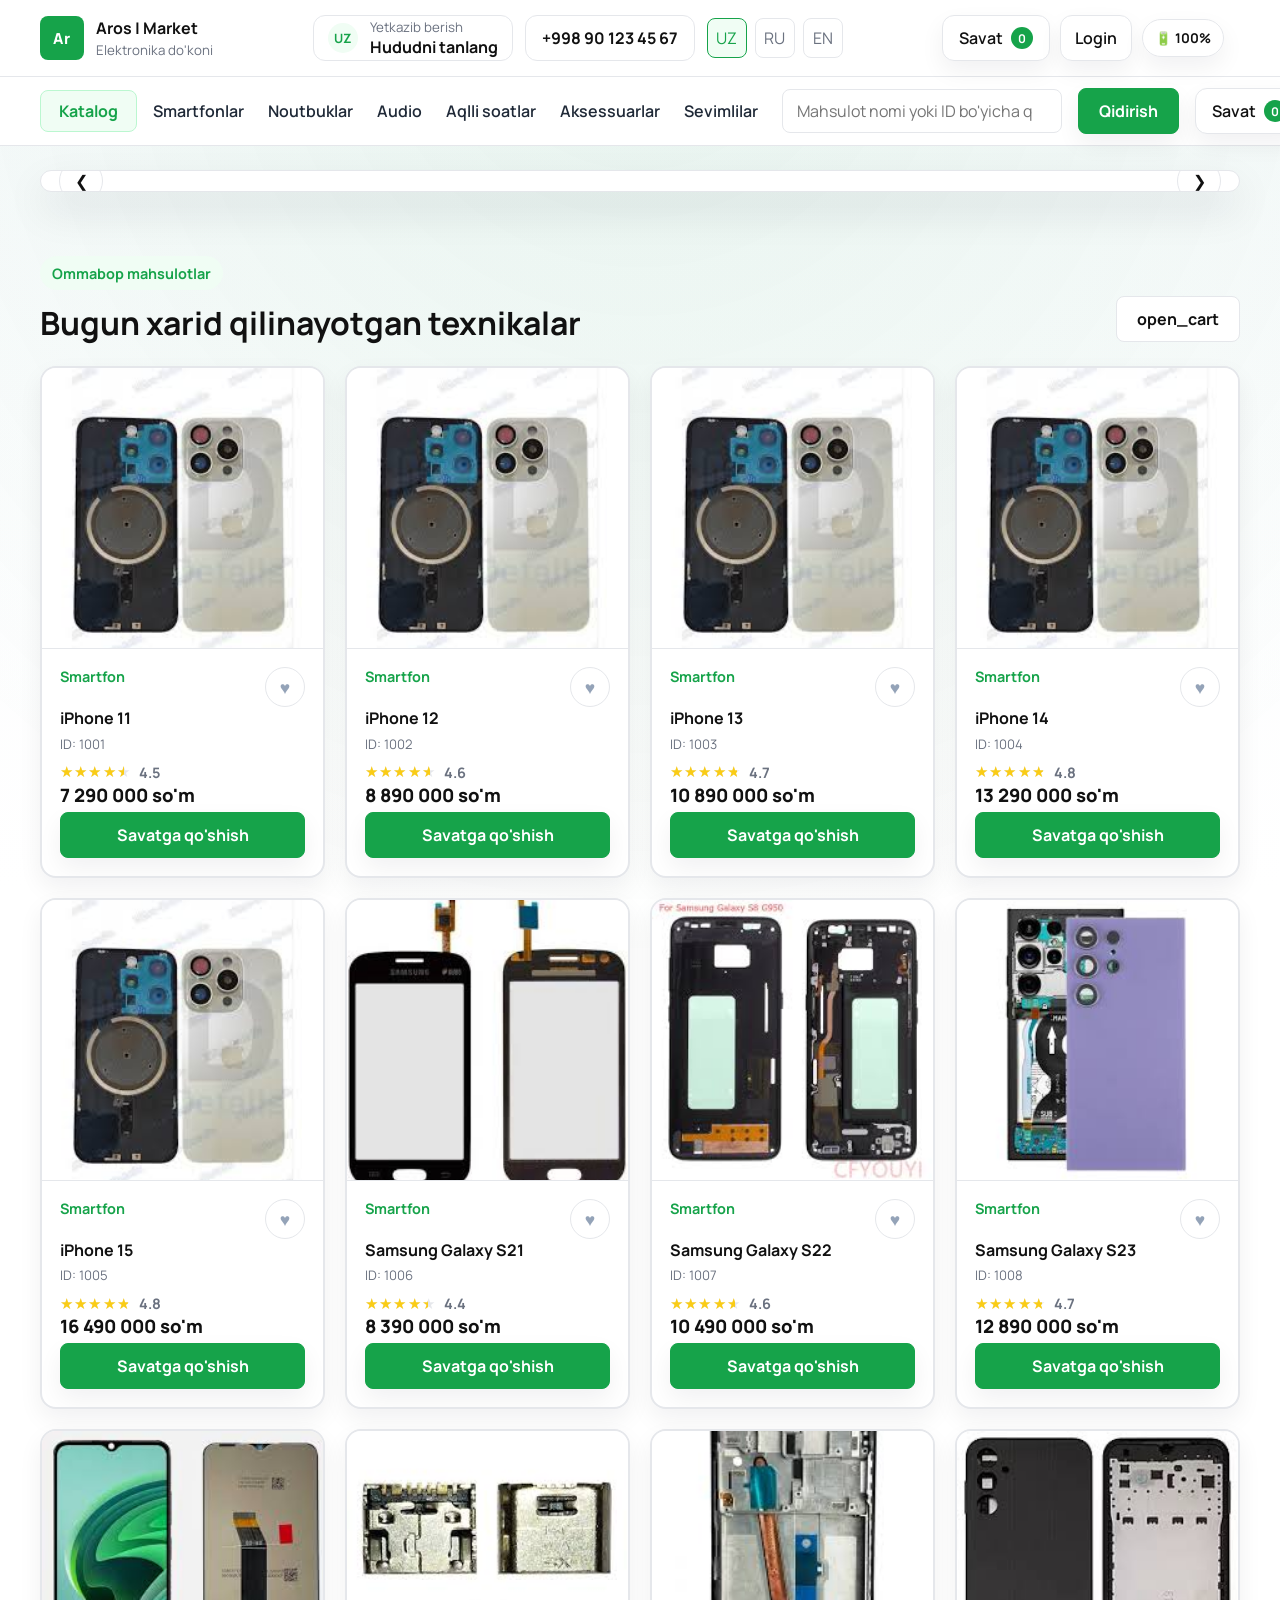
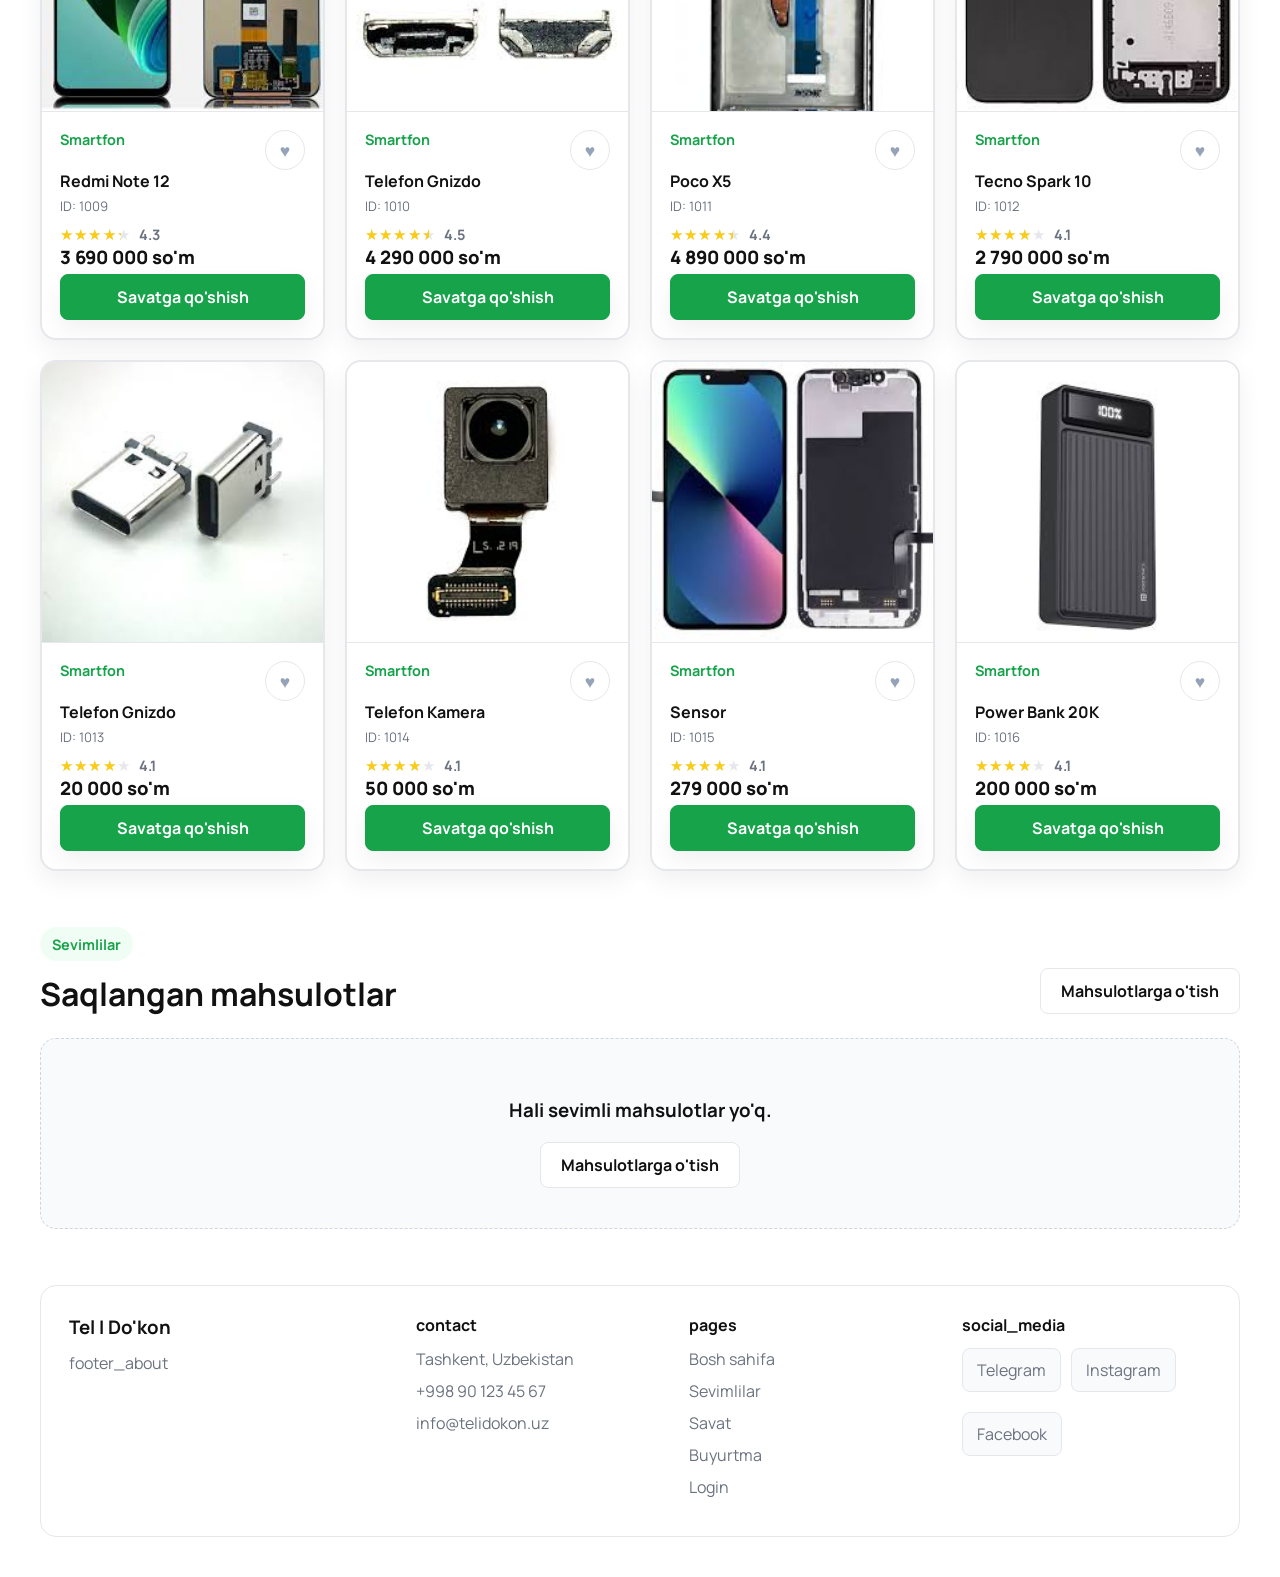
==== commit e3a97d3b: "Yangilandi" ====
--- a/index.html
+++ b/index.html
@@ -40,9 +40,20 @@
         </div>
 
         <div class="header-actions">
+          <a class="download-app-btn" href="https://play.google.com/store/apps/details?id=uz.uzum.market" target="_blank" rel="noopener noreferrer" aria-label="Download Uzum Market app">
+            <span class="btn-icon" aria-hidden="true">
+              <svg viewBox="0 0 24 24" fill="none">
+                <path d="M12 3v10m0 0 4-4m-4 4-4-4M5 17h14" stroke="currentColor" stroke-width="1.8" stroke-linecap="round" stroke-linejoin="round"/>
+              </svg>
+            </span>
+            <span>Download App</span>
+          </a>
           <a class="icon-btn cart-link" href="cart.html" aria-label="View cart">
             <span data-i18n="cart">Cart</span>
             <span class="cart-count" id="cartCount">0</span>
+          </a>
+          <a class="icon-btn auth-link auth-link-button" href="login.html" data-auth-link="true" aria-label="Open login page">
+            <span data-auth-label>Login</span>
           </a>
         </div>
 
@@ -62,6 +73,7 @@
           <a href="#favorites" data-i18n="favorites">Sevimlilar</a>
           <a href="cart.html" data-i18n="cart">Savat</a>
           <a href="checkout.html" data-i18n="order">Buyurtma</a>
+          <a href="login.html" class="auth-link" data-auth-link="true"><span data-auth-label>Login</span></a>
           <a href="tel:+998901234567">+998 90 123 45 67</a>
         </div>
       </div>
@@ -153,6 +165,7 @@
           <a href="#favorites" data-i18n="favorites">Sevimlilar</a>
           <a href="cart.html" data-i18n="cart">Savat</a>
           <a href="checkout.html" data-i18n="order">Buyurtma</a>
+          <a href="login.html" data-auth-link="true"><span data-auth-label>Login</span></a>
         </div>
         <div>
           <h4 data-i18n="social_media">Ijtimoiy tarmoqlar</h4>
--- a/css/style.css
+++ b/css/style.css
@@ -11,6 +11,8 @@
   --primary-dark: #15803d;
   --primary-soft: #dcfce7;
   --danger: #dc2626;
+  --shadow-sm: 0 10px 24px rgba(15, 23, 42, 0.06);
+  --shadow-md: 0 18px 40px rgba(15, 23, 42, 0.1);
   --container: 1200px;
   --radius-lg: 16px;
   --radius-md: 12px;
@@ -29,7 +31,9 @@
   margin: 0;
   font-family: "Manrope", sans-serif;
   color: var(--text);
-  background: var(--bg);
+  background:
+    radial-gradient(circle at top, rgba(22, 163, 74, 0.08), transparent 30%),
+    linear-gradient(180deg, #f8fafc 0%, #ffffff 28%);
 }
 
 a {
@@ -46,6 +50,14 @@
 
 button {
   cursor: pointer;
+}
+
+button,
+a,
+input,
+select,
+textarea {
+  transition: transform 0.2s ease, box-shadow 0.2s ease, border-color 0.2s ease, background-color 0.2s ease, color 0.2s ease;
 }
 
 img {
@@ -146,12 +158,15 @@
 
 .header-actions {
   gap: 10px;
+  justify-content: flex-end;
+  flex-wrap: wrap;
 }
 
 .location-trigger,
 .header-phone,
 .lang-btn,
 .icon-btn,
+.download-app-btn,
 .categories-button,
 .primary-btn,
 .secondary-link,
@@ -166,6 +181,7 @@
 .location-trigger,
 .header-phone,
 .icon-btn,
+.download-app-btn,
 .nav-cart-link {
   height: 46px;
 }
@@ -207,6 +223,41 @@
   white-space: nowrap;
 }
 
+.download-app-btn {
+  display: none;
+  align-items: center;
+  gap: 8px;
+  padding: 0 12px;
+  border-radius: 999px;
+  border: 1px solid var(--primary);
+  background: linear-gradient(135deg, #22c55e, #16a34a);
+  color: #fff;
+  font-size: 0.88rem;
+  font-weight: 700;
+  box-shadow: var(--shadow-sm);
+}
+
+.download-app-btn.is-hidden {
+  display: none !important;
+}
+
+.btn-icon {
+  width: 18px;
+  height: 18px;
+  display: inline-flex;
+  align-items: center;
+  justify-content: center;
+}
+
+.btn-icon svg {
+  width: 18px;
+  height: 18px;
+}
+
+.header-battery {
+  flex-shrink: 0;
+}
+
 .language-switcher {
   gap: 8px;
 }
@@ -236,6 +287,38 @@
   border-radius: var(--radius-md);
   color: var(--text);
   font-weight: 600;
+  box-shadow: var(--shadow-sm);
+}
+
+.auth-link-button {
+  min-width: 46px;
+  padding-inline: 14px;
+}
+
+.auth-link-button.is-avatar {
+  width: 46px;
+  min-width: 46px;
+  padding: 0;
+  border-radius: 999px;
+}
+
+.auth-avatar {
+  width: 34px;
+  height: 34px;
+  display: inline-flex;
+  align-items: center;
+  justify-content: center;
+  border-radius: 999px;
+  background: linear-gradient(135deg, #16a34a, #22c55e);
+  color: #fff;
+  font-size: 0.95rem;
+  font-weight: 800;
+  letter-spacing: 0.02em;
+  box-shadow: inset 0 0 0 1px rgba(255, 255, 255, 0.14);
+}
+
+.auth-link-text {
+  white-space: nowrap;
 }
 
 .cart-count {
@@ -365,6 +448,7 @@
   border: 1px solid var(--line);
   border-radius: var(--radius-lg);
   background: #fff;
+  box-shadow: var(--shadow-md);
 }
 
 .hero-slides {
@@ -532,16 +616,29 @@
   border: 1px solid var(--primary);
   background: var(--primary);
   color: #fff;
+  box-shadow: var(--shadow-sm);
 }
 
 .primary-btn:hover {
   background: var(--primary-dark);
   border-color: var(--primary-dark);
+  transform: translateY(-1px);
 }
 
 .secondary-link,
 .remove-btn {
   color: var(--text);
+}
+
+.primary-btn:active,
+.secondary-link:active,
+.icon-btn:active,
+.download-app-btn:active,
+.nav-cart-link:active,
+.counter-link:active,
+.quantity-btn:active,
+.remove-btn:active {
+  transform: scale(0.98);
 }
 
 .products-grid {
@@ -558,11 +655,18 @@
   border: 2px solid var(--line);
   border-radius: var(--radius-lg);
   background: #fff;
+  box-shadow: var(--shadow-sm);
 }
 
 .product-card {
   overflow: hidden;
   position: relative;
+  transform: translateY(0);
+}
+
+.product-card:hover {
+  transform: translateY(-4px);
+  box-shadow: var(--shadow-md);
 }
 
 .product-image {
@@ -869,6 +973,7 @@
 
 .secondary-link:hover,
 .icon-btn:hover,
+.download-app-btn:hover,
 .nav-cart-link:hover,
 .header-phone:hover,
 .location-trigger:hover,
@@ -880,6 +985,11 @@
   border-color: #bbf7d0;
 }
 
+.download-app-btn:hover {
+  transform: translateY(-1px);
+  box-shadow: var(--shadow-md);
+}
+
 .search-box input:focus,
 .checkout-form input:focus,
 .checkout-form textarea:focus,
@@ -892,22 +1002,34 @@
 .modal-backdrop {
   position: fixed;
   inset: 0;
-  display: none;
+  display: flex;
   align-items: center;
   justify-content: center;
   padding: 20px;
   background: rgba(15, 23, 42, 0.4);
   z-index: 60;
+  opacity: 0;
+  visibility: hidden;
+  pointer-events: none;
+  transition: opacity 0.24s ease, visibility 0.24s ease;
 }
 
 .modal-backdrop.open {
-  display: flex;
+  opacity: 1;
+  visibility: visible;
+  pointer-events: auto;
 }
 
 .modal-card {
   position: relative;
   width: min(560px, 100%);
   padding: 28px;
+  transform: translateY(10px) scale(0.96);
+  transition: transform 0.24s ease;
+}
+
+.modal-backdrop.open .modal-card {
+  transform: translateY(0) scale(1);
 }
 
 .modal-close {
@@ -1107,20 +1229,17 @@
 }
 
 .battery-indicator {
-  position: fixed;
-  top: 86px;
-  right: 20px;
-  z-index: 55;
+  position: relative;
   display: inline-flex;
   align-items: center;
   gap: 8px;
-  min-height: 40px;
-  padding: 0 14px;
+  min-height: 38px;
+  padding: 0 12px;
   border: 1px solid var(--line);
   border-radius: 999px;
   background: rgba(255, 255, 255, 0.96);
-  box-shadow: 0 10px 30px rgba(15, 23, 42, 0.08);
-  font-size: 0.92rem;
+  box-shadow: var(--shadow-sm);
+  font-size: 0.84rem;
   font-weight: 700;
 }
 
@@ -1130,6 +1249,7 @@
 
 .mobile-bottom-nav a {
   color: var(--muted);
+  text-align: center;
 }
 
 .mobile-bottom-nav .active {
@@ -1137,13 +1257,107 @@
 }
 
 .mobile-bottom-nav-icon {
-  font-size: 1.15rem;
-  line-height: 1;
+  width: 22px;
+  height: 22px;
+  display: inline-flex;
+  align-items: center;
+  justify-content: center;
+}
+
+.mobile-bottom-nav-icon svg {
+  width: 100%;
+  height: 100%;
 }
 
 .mobile-bottom-nav-label {
-  font-size: 0.72rem;
+  font-size: 0.68rem;
+  line-height: 1.1;
   font-weight: 700;
+}
+
+.mobile-bottom-nav-center {
+  background: linear-gradient(180deg, #22c55e 0%, #16a34a 100%);
+  color: #fff;
+  box-shadow: 0 18px 36px rgba(22, 163, 74, 0.28);
+}
+
+.mobile-bottom-nav-center .mobile-bottom-nav-label,
+.mobile-bottom-nav-center .mobile-bottom-nav-icon {
+  color: #fff;
+}
+
+.mobile-bottom-nav-avatar {
+  width: 34px;
+  height: 34px;
+}
+
+.confirm-modal-backdrop {
+  z-index: 75;
+}
+
+.confirm-modal-card {
+  width: min(420px, 100%);
+  text-align: center;
+}
+
+.confirm-modal-card h3 {
+  margin: 0 0 10px;
+}
+
+.confirm-modal-actions {
+  display: grid;
+  grid-template-columns: repeat(2, minmax(0, 1fr));
+  gap: 12px;
+  margin-top: 22px;
+}
+
+.confirm-modal-actions .secondary-link,
+.confirm-modal-actions .primary-btn {
+  width: 100%;
+}
+
+.confirm-no-btn {
+  background: #fff;
+}
+
+.login-page {
+  padding-top: 40px;
+}
+
+.login-layout {
+  display: grid;
+  grid-template-columns: minmax(0, 1.2fr) minmax(280px, 0.8fr);
+  gap: 24px;
+  align-items: start;
+}
+
+.login-panel {
+  padding: 32px;
+  border: 2px solid var(--line);
+  border-radius: 28px;
+  background: linear-gradient(180deg, #ffffff 0%, #f0fdf4 100%);
+  box-shadow: var(--shadow-md);
+}
+
+.login-panel h1 {
+  margin: 16px 0 10px;
+  font-size: clamp(2rem, 4vw, 2.8rem);
+  line-height: 1.15;
+}
+
+.login-copy {
+  margin: 0 0 24px;
+  max-width: 580px;
+  color: var(--muted);
+  line-height: 1.7;
+}
+
+.login-form input {
+  min-height: 54px;
+}
+
+.login-side-card {
+  top: 92px;
 }
 
 @media (max-width: 1200px) {
@@ -1170,6 +1384,7 @@
   .hero-slide,
   .cart-layout,
   .checkout-layout,
+  .login-layout,
   .footer-grid {
     grid-template-columns: 1fr;
   }
@@ -1201,7 +1416,7 @@
 
 @media (max-width: 768px) {
   body {
-    padding-bottom: 86px;
+    padding-bottom: 98px;
   }
 
   .container {
@@ -1227,17 +1442,26 @@
     display: none;
   }
 
+  .download-app-btn {
+    display: inline-flex;
+  }
+
   .menu-toggle {
     display: inline-flex;
   }
 
-  .header-actions .icon-btn:first-child {
+  .header-actions {
+    gap: 8px;
+  }
+
+  .header-actions .icon-btn {
     display: none;
   }
 
   .hero-slide,
   .cart-item,
-  .footer-grid {
+  .footer-grid,
+  .login-panel {
     padding: 18px;
   }
 
@@ -1262,6 +1486,10 @@
   .cart-item-image {
     width: 100%;
     max-width: 240px;
+  }
+
+  .cart-item > strong {
+    justify-self: flex-start;
   }
 
   .cart-item-actions {
@@ -1290,9 +1518,9 @@
   }
 
   .battery-indicator {
-    top: auto;
-    right: 14px;
-    bottom: 96px;
+    min-height: 34px;
+    padding-inline: 10px;
+    font-size: 0.78rem;
   }
 
   .mobile-bottom-nav {
@@ -1302,9 +1530,9 @@
     left: 0;
     z-index: 70;
     display: grid;
-    grid-template-columns: repeat(5, minmax(0, 1fr));
+    grid-template-columns: repeat(4, minmax(0, 1fr));
     gap: 8px;
-    padding: 10px 10px calc(10px + env(safe-area-inset-bottom, 0px));
+    padding: 10px 10px calc(14px + env(safe-area-inset-bottom, 0px));
     border-top: 1px solid var(--line);
     background: rgba(255, 255, 255, 0.96);
     box-shadow: 0 -12px 24px rgba(15, 23, 42, 0.08);
@@ -1316,10 +1544,16 @@
     display: grid;
     justify-items: center;
     align-content: center;
-    gap: 6px;
+    gap: 5px;
     padding: 8px 4px;
     border-radius: 16px;
     transition: background 0.25s ease, color 0.25s ease, transform 0.25s ease;
+  }
+
+  .mobile-bottom-nav-center {
+    transform: translateY(-18px);
+    min-height: 74px;
+    border-radius: 22px;
   }
 
   .mobile-bottom-nav a:active,
@@ -1327,6 +1561,12 @@
     background: var(--surface-soft);
     transform: translateY(-1px);
   }
+
+  .mobile-bottom-nav-center:active,
+  .mobile-bottom-nav-center.active {
+    background: linear-gradient(180deg, #22c55e 0%, #16a34a 100%);
+    transform: translateY(-19px);
+  }
 }
 
 @media (max-width: 480px) {
@@ -1354,18 +1594,28 @@
   .secondary-link,
   .remove-btn,
   .icon-btn,
+  .download-app-btn,
   .nav-cart-link {
     width: 100%;
   }
 
   .header-actions {
-    display: none;
+    align-items: stretch;
+  }
+
+  .header-inner {
+    gap: 12px;
+  }
+
+  .brand-text strong {
+    font-size: 0.92rem;
   }
 
   .product-body,
   .summary-card,
   .checkout-form-card,
-  .modal-card {
+  .modal-card,
+  .login-panel {
     padding: 16px;
   }
 
@@ -1379,6 +1629,22 @@
   .product-counter {
     flex-direction: column;
     align-items: stretch;
+  }
+
+  .checkout-layout,
+  .login-layout,
+  .cart-layout {
+    gap: 16px;
+  }
+
+  .section-heading h1,
+  .section-heading h2 {
+    word-break: break-word;
+  }
+
+  .summary-list,
+  .summary-total {
+    align-items: flex-start;
   }
 
   .counter-controls {
@@ -1401,6 +1667,38 @@
     align-items: center;
   }
 
+  .download-app-btn {
+    padding: 0 14px;
+    justify-content: center;
+  }
+
+  .battery-indicator {
+    width: 100%;
+    justify-content: center;
+  }
+
+  .mobile-bottom-nav {
+    gap: 6px;
+    padding-inline: 8px;
+  }
+
+  .mobile-bottom-nav a {
+    min-height: 54px;
+    padding-inline: 2px;
+  }
+
+  .mobile-bottom-nav-center {
+    min-height: 70px;
+  }
+
+  .mobile-bottom-nav-label {
+    font-size: 0.64rem;
+  }
+
+  .confirm-modal-actions {
+    grid-template-columns: 1fr;
+  }
+
   .status-toast {
     grid-template-columns: auto minmax(0, 1fr) auto;
     padding: 12px;
